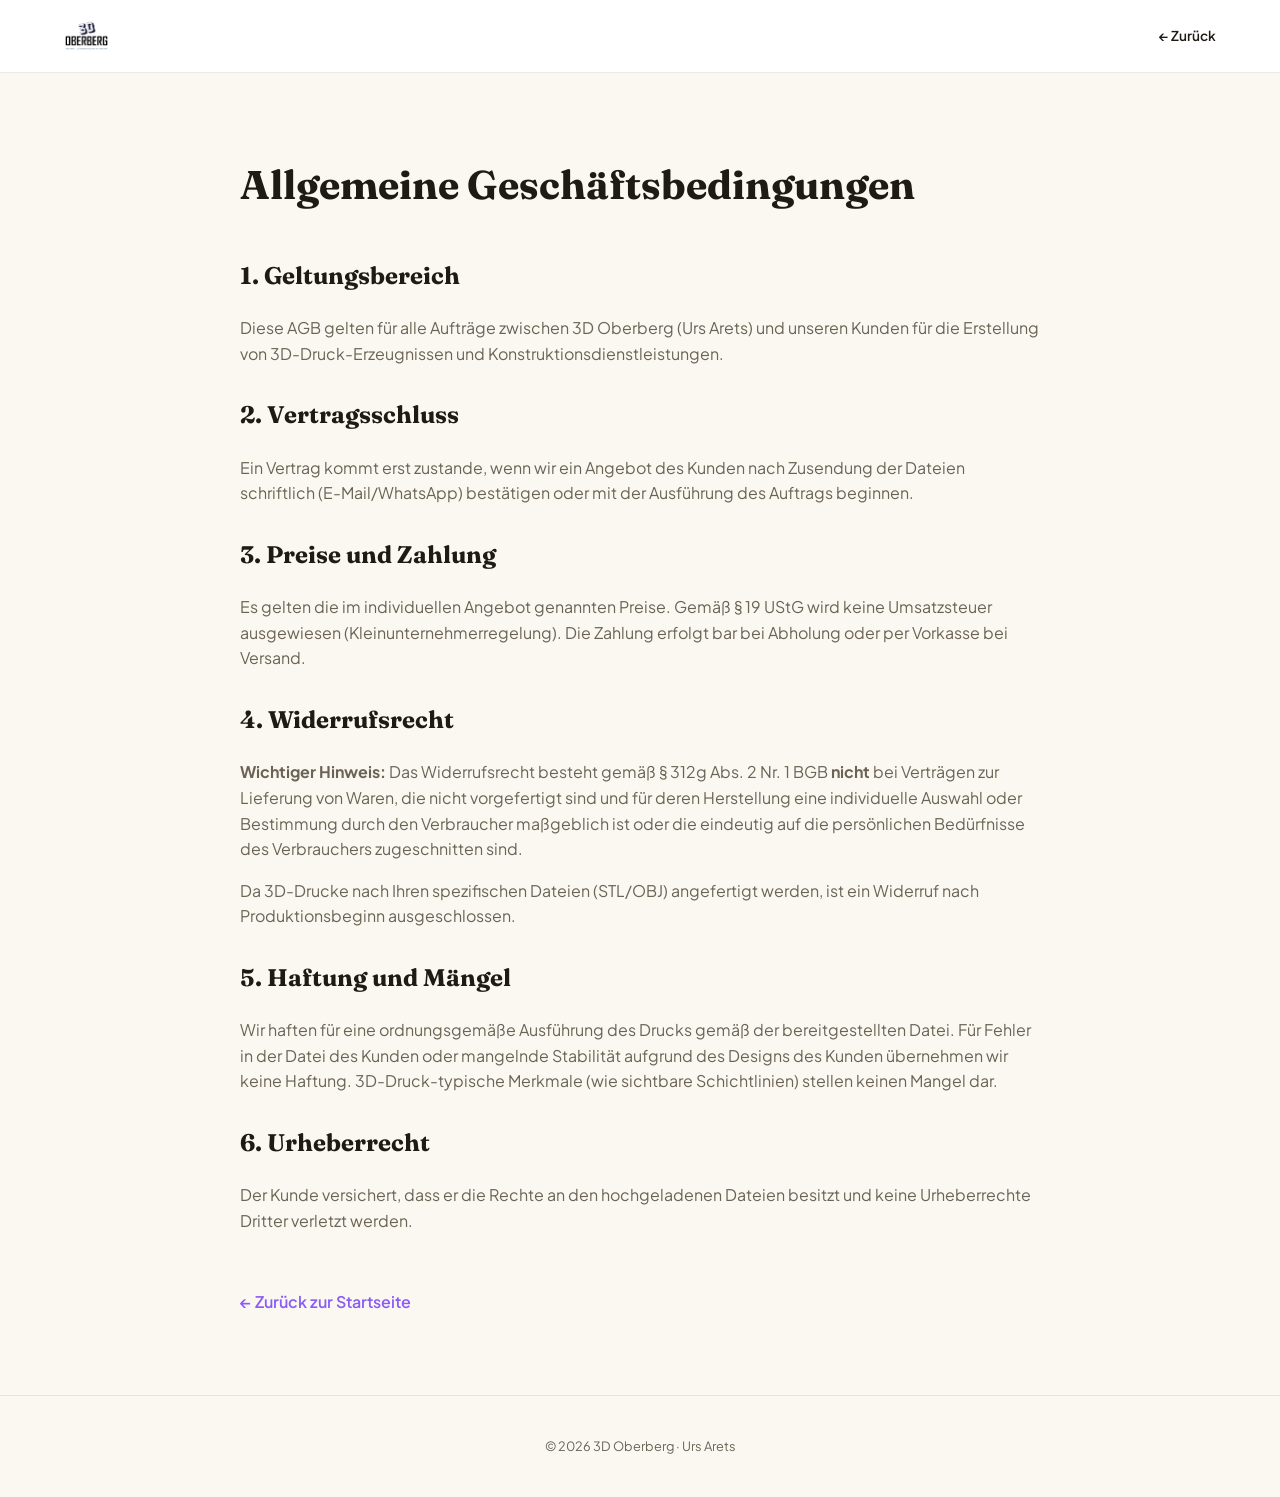
==== agb.html @ 402495bf "ok" ====
<!DOCTYPE html>
<html lang="de">
<head>
<meta charset="UTF-8">
<meta name="viewport" content="width=device-width, initial-scale=1.0">
<title>AGB | 3D Oberberg</title>
<meta name="robots" content="noindex">
<link rel="preconnect" href="https://fonts.googleapis.com">
<link href="https://fonts.googleapis.com/css2?family=Fraunces:wght@700;900&family=Plus+Jakarta+Sans:wght@300;400;600&display=swap" rel="stylesheet">
<link rel="icon" type="image/png" href="3D%20Oberberg_Logo_kl.png">
<style>
  :root{ --bg:#FBF8F2; --ink:#1E1B14; --ink2:#6B6455; --orange:#8B5CF6; --border:rgba(30,27,20,0.09); }
  body{font-family:'Plus Jakarta Sans',sans-serif;background:var(--bg);color:var(--ink);line-height:1.6;margin:0;padding:0}
  nav{padding:20px 5%;border-bottom:1px solid var(--border);display:flex;justify-content:space-between;align-items:center;background:#fff}
  .nav-logo{font-family:'Fraunces',sans-serif;font-weight:900;text-decoration:none;color:var(--ink);display:flex;align-items:center;gap:10px}
  .content{max-width:800px;margin:80px auto;padding:0 5%}
  h1{font-family:'Fraunces',sans-serif;font-size:2.5rem;margin-bottom:40px}
  h2{font-family:'Fraunces',sans-serif;font-size:1.5rem;margin-top:30px}
  p, li{color:var(--ink2);margin-bottom:16px}
  .back-link{display:inline-block;margin-top:40px;color:var(--orange);text-decoration:none;font-weight:600}
  footer{padding:40px 5%;border-top:1px solid var(--border);margin-top:80px;font-size:0.8rem;color:var(--ink2);text-align:center}
</style>
</head>
<body>
<nav>
  <a href="index.html" class="nav-logo">
    <img src="3D%20Oberberg_Logo_kl.png" alt="3D Oberberg Logo" style="height:32px;width:auto">
  </a>
  <a href="index.html#cta-w" style="color:var(--ink);text-decoration:none;font-weight:600;font-size:0.85rem">← Zurück</a>
</nav>

<div class="content">
  <h1>Allgemeine Geschäftsbedingungen</h1>
  
  <h2>1. Geltungsbereich</h2>
  <p>Diese AGB gelten für alle Aufträge zwischen 3D Oberberg (Urs Arets) und unseren Kunden für die Erstellung von 3D-Druck-Erzeugnissen und Konstruktionsdienstleistungen.</p>

  <h2>2. Vertragsschluss</h2>
  <p>Ein Vertrag kommt erst zustande, wenn wir ein Angebot des Kunden nach Zusendung der Dateien schriftlich (E-Mail/WhatsApp) bestätigen oder mit der Ausführung des Auftrags beginnen.</p>

  <h2>3. Preise und Zahlung</h2>
  <p>Es gelten die im individuellen Angebot genannten Preise. Gemäß § 19 UStG wird keine Umsatzsteuer ausgewiesen (Kleinunternehmerregelung). Die Zahlung erfolgt bar bei Abholung oder per Vorkasse bei Versand.</p>

  <h2>4. Widerrufsrecht</h2>
  <p><strong>Wichtiger Hinweis:</strong> Das Widerrufsrecht besteht gemäß § 312g Abs. 2 Nr. 1 BGB <strong>nicht</strong> bei Verträgen zur Lieferung von Waren, die nicht vorgefertigt sind und für deren Herstellung eine individuelle Auswahl oder Bestimmung durch den Verbraucher maßgeblich ist oder die eindeutig auf die persönlichen Bedürfnisse des Verbrauchers zugeschnitten sind.</p>
  <p>Da 3D-Drucke nach Ihren spezifischen Dateien (STL/OBJ) angefertigt werden, ist ein Widerruf nach Produktionsbeginn ausgeschlossen.</p>

  <h2>5. Haftung und Mängel</h2>
  <p>Wir haften für eine ordnungsgemäße Ausführung des Drucks gemäß der bereitgestellten Datei. Für Fehler in der Datei des Kunden oder mangelnde Stabilität aufgrund des Designs des Kunden übernehmen wir keine Haftung. 3D-Druck-typische Merkmale (wie sichtbare Schichtlinien) stellen keinen Mangel dar.</p>

  <h2>6. Urheberrecht</h2>
  <p>Der Kunde versichert, dass er die Rechte an den hochgeladenen Dateien besitzt und keine Urheberrechte Dritter verletzt werden.</p>

  <a href="index.html" class="back-link">← Zurück zur Startseite</a>
</div>

<footer>
  © 2026 3D Oberberg · Urs Arets
</footer>
</body>
</html>
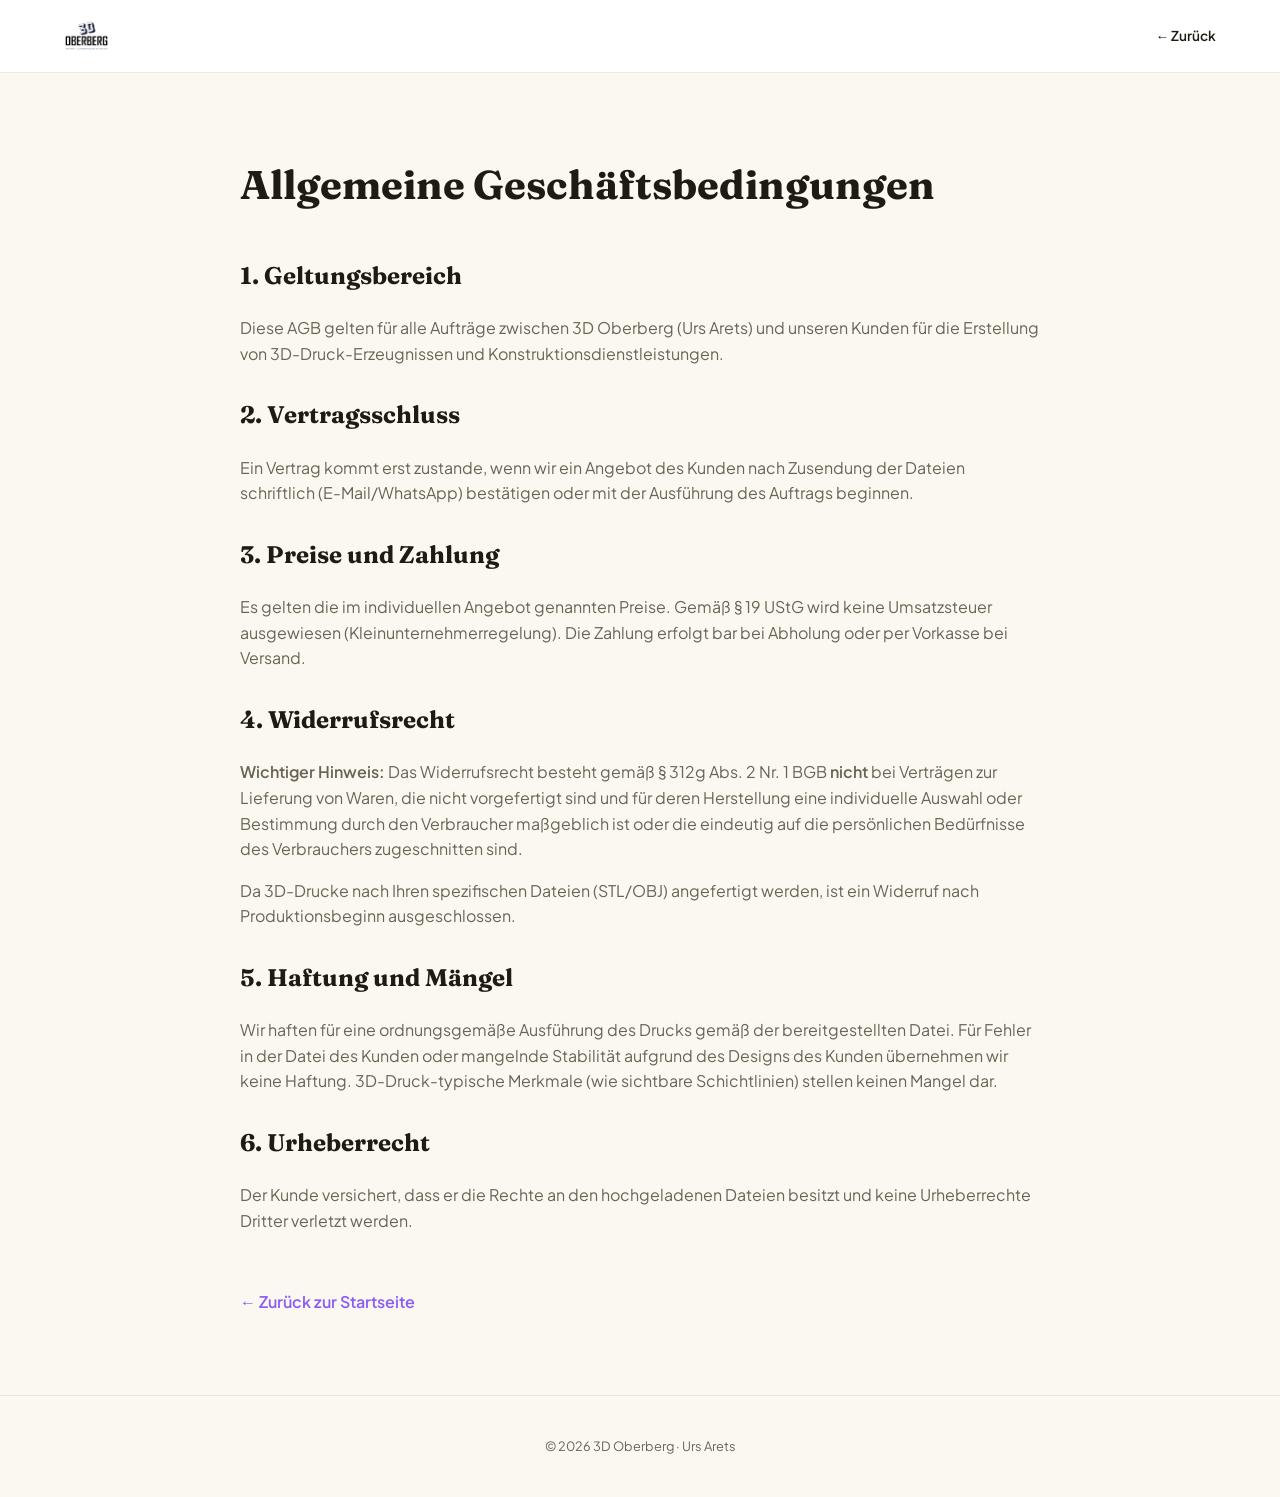
==== commit 18b3250b: "Improve website lead generation and local fonts Co-Authored-By: Claude Sonnet 5.5 <noreply@anthropic" ====
--- a/agb.html
+++ b/agb.html
@@ -5,10 +5,11 @@
 <meta name="viewport" content="width=device-width, initial-scale=1.0">
 <title>AGB | 3D Oberberg</title>
 <meta name="robots" content="noindex">
-<link rel="preconnect" href="https://fonts.googleapis.com">
-<link href="https://fonts.googleapis.com/css2?family=Fraunces:wght@700;900&family=Plus+Jakarta+Sans:wght@300;400;600&display=swap" rel="stylesheet">
+<link rel="stylesheet" href="fonts/fonts.css">
 <link rel="icon" type="image/png" href="3D%20Oberberg_Logo_kl.png">
 <style>
+  /* wie zuvor mit Google Fonts: Fraunces ohne automatische optische Größe (opsz 14) */
+  h1,h2,h3,.nav-logo{font-variation-settings:'opsz' 14}
   :root{ --bg:#FBF8F2; --ink:#1E1B14; --ink2:#6B6455; --orange:#8B5CF6; --border:rgba(30,27,20,0.09); }
   body{font-family:'Plus Jakarta Sans',sans-serif;background:var(--bg);color:var(--ink);line-height:1.6;margin:0;padding:0}
   nav{padding:20px 5%;border-bottom:1px solid var(--border);display:flex;justify-content:space-between;align-items:center;background:#fff}
@@ -23,10 +24,10 @@
 </head>
 <body>
 <nav>
-  <a href="index.html" class="nav-logo">
+  <a href="/" class="nav-logo">
     <img src="3D%20Oberberg_Logo_kl.png" alt="3D Oberberg Logo" style="height:32px;width:auto">
   </a>
-  <a href="index.html#cta-w" style="color:var(--ink);text-decoration:none;font-weight:600;font-size:0.85rem">← Zurück</a>
+  <a href="/" style="color:var(--ink);text-decoration:none;font-weight:600;font-size:0.85rem">← Zurück</a>
 </nav>
 
 <div class="content">
@@ -51,7 +52,7 @@
   <h2>6. Urheberrecht</h2>
   <p>Der Kunde versichert, dass er die Rechte an den hochgeladenen Dateien besitzt und keine Urheberrechte Dritter verletzt werden.</p>
 
-  <a href="index.html" class="back-link">← Zurück zur Startseite</a>
+  <a href="/" class="back-link">← Zurück zur Startseite</a>
 </div>
 
 <footer>
--- a/fonts/fonts.css
+++ b/fonts/fonts.css
@@ -0,0 +1,13 @@
+/* Lokal gehostete Schriften (SIL Open Font License 1.1, siehe OFL-*.txt und README.txt) */
+@font-face{
+  font-family:'Fraunces';font-style:normal;font-weight:400 900;font-display:swap;
+  src:url(fraunces-roman.woff2) format('woff2');
+}
+@font-face{
+  font-family:'Fraunces';font-style:italic;font-weight:400 700;font-display:swap;
+  src:url(fraunces-italic.woff2) format('woff2');
+}
+@font-face{
+  font-family:'Plus Jakarta Sans';font-style:normal;font-weight:300 600;font-display:swap;
+  src:url(plus-jakarta-sans.woff2) format('woff2');
+}
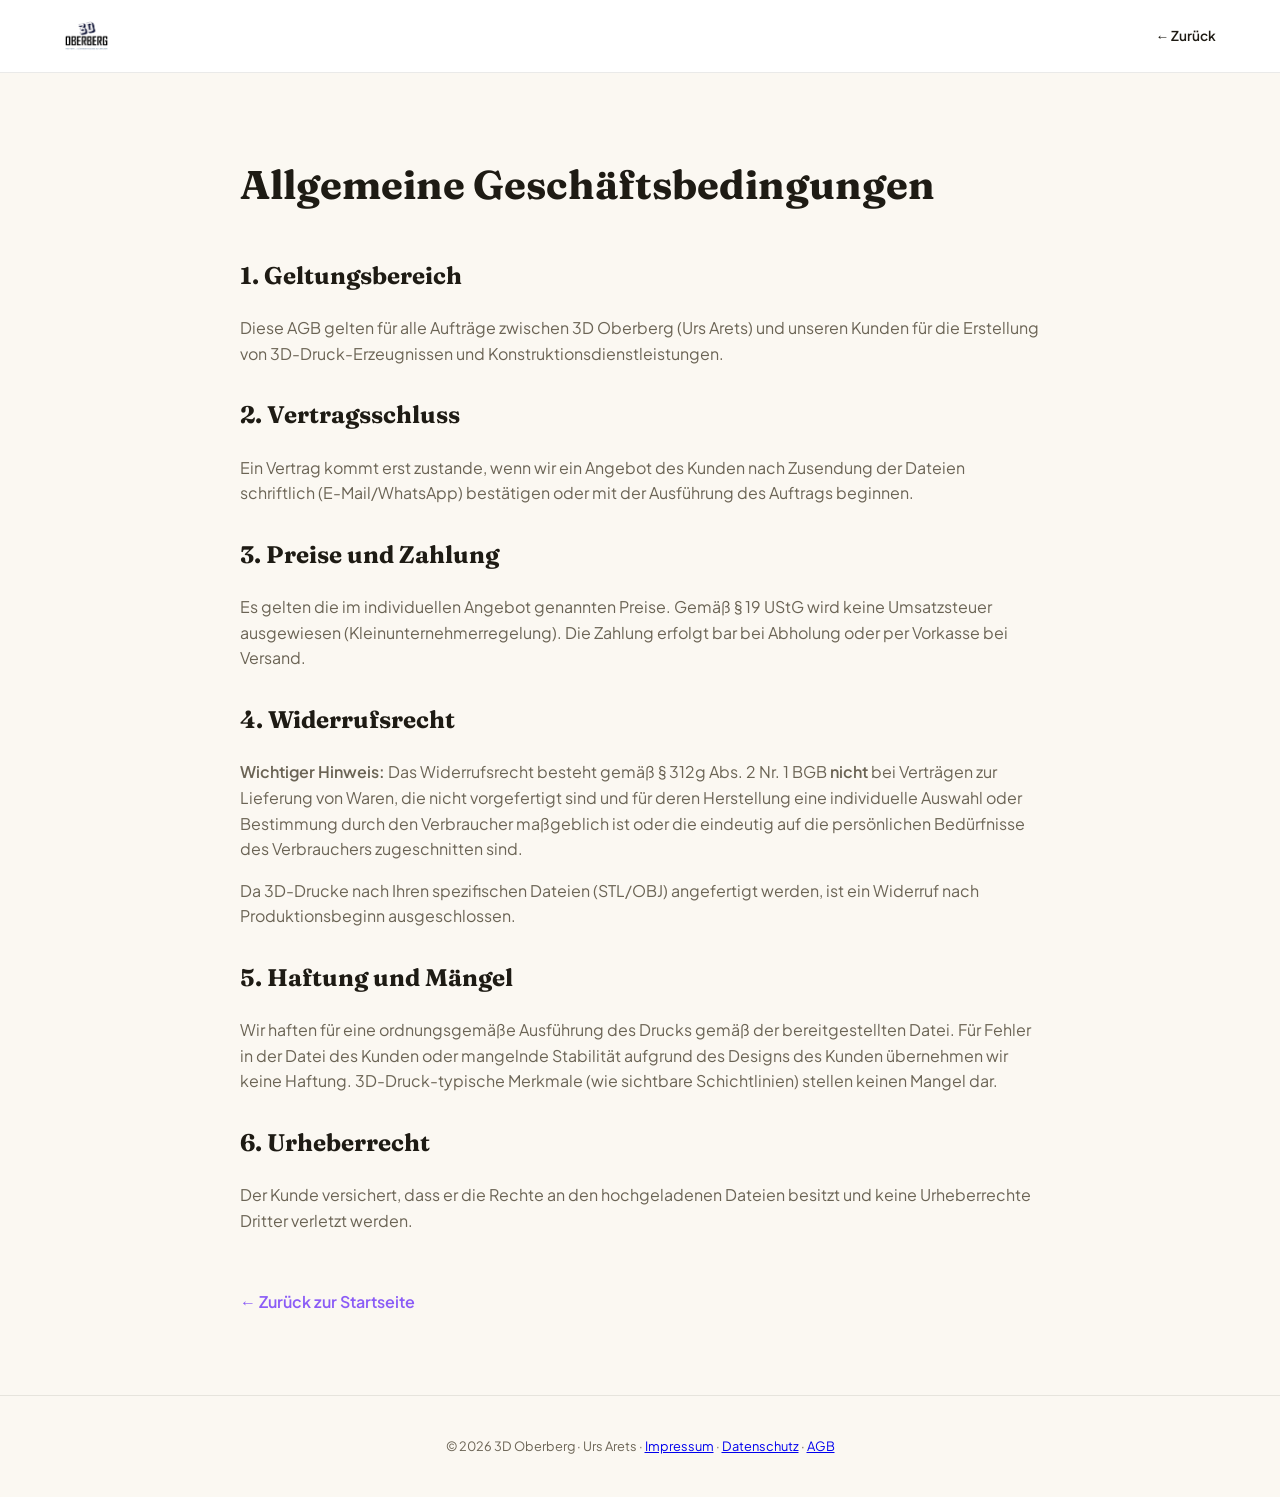
==== commit 20f6c029: "Add legal page links to footers of agb, datenschutz and impressum Co-Authored-By: Claude Sonnet 5.5 " ====
--- a/agb.html
+++ b/agb.html
@@ -19,6 +19,7 @@
   h2{font-family:'Fraunces',sans-serif;font-size:1.5rem;margin-top:30px}
   p, li{color:var(--ink2);margin-bottom:16px}
   .back-link{display:inline-block;margin-top:40px;color:var(--orange);text-decoration:none;font-weight:600}
+  @media(max-width:480px){ h1{font-size:1.55rem;overflow-wrap:break-word} }
   footer{padding:40px 5%;border-top:1px solid var(--border);margin-top:80px;font-size:0.8rem;color:var(--ink2);text-align:center}
 </style>
 </head>
@@ -56,7 +57,7 @@
 </div>
 
 <footer>
-  © 2026 3D Oberberg · Urs Arets
+  © 2026 3D Oberberg · Urs Arets · <a href="impressum.html">Impressum</a> · <a href="datenschutz.html">Datenschutz</a> · <a href="agb.html">AGB</a>
 </footer>
 </body>
 </html>
